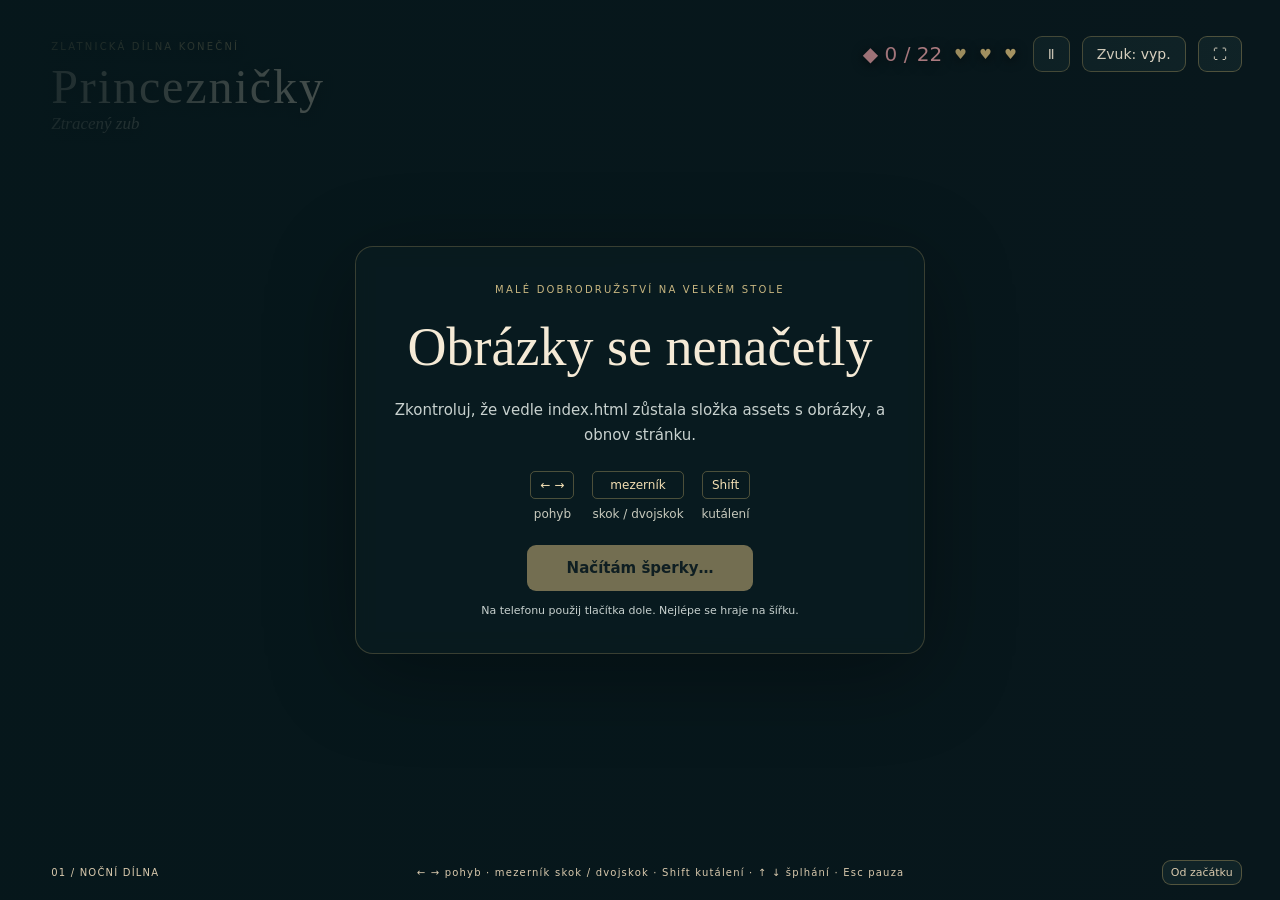
==== index.html @ 475fcdb9 "Add files via upload" ====
<!doctype html><html lang="cs"><head><meta charset="utf-8"><meta name="viewport" content="width=device-width,initial-scale=1,viewport-fit=cover"><title>Princezničky — Ztracený zub</title><meta name="description" content="Malé dobrodružství na zlatnickém stole. Skákej, kutálej se a najdi ztracený granátový zub."><link rel="stylesheet" href="style.css"></head><body><main id="game"><canvas id="canvas" tabindex="0" aria-label="Hra Princezničky. Pohyb šipkami, skok mezerníkem, kutálení Shiftem."></canvas><header><div><span class="eyebrow">ZLATNICKÁ DÍLNA KONEČNÍ</span><h1>Princezničky</h1><span class="sub">Ztracený zub</span></div><div class="right"><span id="score">◆ 0 / 22</span><span id="lives" aria-label="Životy">♥ ♥ ♥</span><button id="pause" title="Pauza (Escape)" aria-label="Pozastavit">Ⅱ</button><button id="sound" aria-label="Zapnout zvuk">Zvuk: vyp.</button><button id="full" aria-label="Celá obrazovka">⛶</button></div></header><div id="hint" role="status"></div><div id="overlay"><article><span class="eyebrow">MALÉ DOBRODRUŽSTVÍ NA VELKÉM STOLE</span><h2 id="heading">Kam se poděl<br><em>granátový zub?</em></h2><p id="intro">Prokutálej se po stole, propadni otvorem na podlahu a vyšplhej na poličky a najdi zlatý zub. Cestou sbírej bonusové granáty!</p><div class="keys"><span><kbd>← →</kbd> pohyb</span><span><kbd>mezerník</kbd> skok / dvojskok</span><span><kbd>Shift</kbd> kutálení</span></div><button class="primary" id="start" disabled>Načítám šperky…</button><p class="small">Na telefonu použij tlačítka dole. Nejlépe se hraje na šířku.</p></article></div><div id="touch"><div><button data-key="ArrowLeft" aria-label="Doleva">◀</button><button data-key="ArrowRight" aria-label="Doprava">▶</button></div><div><button data-key="ShiftLeft" aria-label="Kutálení">↻</button><button data-key="ArrowUp" aria-label="Šplhat nahoru">⇧</button><button data-key="Space" aria-label="Skok">⤴</button></div></div><footer><span id="chapter">01 / NOČNÍ DÍLNA</span><span id="footerHelp">← → pohyb · mezerník skok / dvojskok · Shift kutálení · ↑ ↓ šplhání · Esc pauza</span><button id="restart">Od začátku</button></footer></main><script src="game.js?v=1.6"></script></body></html>
---- style.css ----
*{box-sizing:border-box}html,body{margin:0;width:100%;height:100%;overflow:hidden;background:#08171c;color:#f5ead6;font-family:Georgia,serif}button{font:inherit;cursor:pointer;color:inherit;border:1px solid #d8b86c55;background:#13272bcc;border-radius:9px;padding:9px 14px;touch-action:none}button:hover{background:#355052}button:focus-visible{outline:2px solid #ffe3a1;outline-offset:3px}#game{position:relative;width:100%;height:100%;min-height:280px}canvas{display:block;width:100%;height:100%;outline:none}header{position:absolute;left:4%;right:3%;top:4%;display:flex;justify-content:space-between;align-items:flex-start;pointer-events:none;text-shadow:0 2px 12px #000}h1{font-weight:400;font-size:clamp(24px,4vw,48px);margin:5px 0 0;letter-spacing:.04em}.eyebrow{font:10px system-ui;letter-spacing:.22em;color:#c8b681}.sub{font-style:italic;color:#c9c4b3;font-size:17px}.right{display:flex;align-items:center;gap:12px;pointer-events:auto;font:14px system-ui}#score{color:#f3a5ab;font-size:20px}#lives{color:#d6b977;letter-spacing:4px}#overlay{position:absolute;inset:0;display:grid;place-items:center;background:linear-gradient(90deg,#06171bec,#06171b90,transparent);padding:20px}article{width:min(570px,100%);text-align:center;padding:32px 38px;background:#091c20c9;border:1px solid #c9ac6c40;border-radius:18px;box-shadow:0 20px 90px #0005;backdrop-filter:blur(8px)}h2{font-size:clamp(28px,4.7vw,54px);font-weight:400;line-height:1.12;margin:20px 0}h2 em{color:#ddbd75}p{line-height:1.6;color:#c8d1cf;font:15px/1.65 system-ui}.keys{display:flex;justify-content:center;gap:18px;margin:24px 0;font:12px system-ui;color:#c7c9bd}.keys span{display:grid;gap:8px}kbd{border:1px solid #bfa76c60;border-radius:5px;padding:6px 9px;color:#f3dfb4;font:12px system-ui}.primary{background:#dfc183;color:#182326;border:0;padding:14px 40px;font:600 15px system-ui}.primary:hover{background:#f6daa0}.primary:disabled{opacity:.5}.small{font-size:11px;margin-bottom:0}footer{position:absolute;bottom:15px;left:4%;right:3%;display:flex;justify-content:space-between;align-items:center;font:10px system-ui;letter-spacing:.12em;color:#d9c9ad;pointer-events:none}footer button{pointer-events:auto;padding:5px 8px;font:11px system-ui}#hint{position:absolute;top:25%;left:50%;transform:translateX(-50%);text-align:center;font:14px system-ui;background:#0a1c21c9;padding:10px 18px;border-radius:30px;pointer-events:none;transition:opacity .2s;max-width:85%;border:1px solid #dbc38b40}#hint:empty{opacity:0}#touch{position:absolute;bottom:48px;left:3%;right:3%;display:none;justify-content:space-between;pointer-events:none}#touch>div{display:flex;gap:12px}#touch button{width:58px;height:55px;font:26px system-ui;pointer-events:auto;user-select:none;-webkit-user-select:none;background:#0a242bbb}#touch button.active{background:#c8ad72;color:#12252a}@media(pointer:coarse){#touch{display:flex}#footerHelp{display:none}}@media(max-height:500px){header{top:12px}h1{font-size:25px}.eyebrow{font-size:8px}.sub{font-size:12px}article{padding:16px 25px}h2{font-size:30px;margin:10px 0}.keys{margin:12px 0}p{font-size:12px;margin:7px 0}.right{gap:6px}.right button{padding:6px 9px}#hint{top:22%;font-size:12px}}@media(max-width:600px){.right{flex-wrap:wrap;max-width:165px;justify-content:flex-end;gap:5px}.right button{font-size:10px;padding:6px}#score{font-size:16px}#lives{font-size:12px}header{left:5%}#hint{top:28%;font-size:12px;width:85%}article{padding:24px 18px}#footerHelp{display:none}}

body.end-screen #overlay{background:#000}body.end-screen header,body.end-screen footer,body.end-screen #touch,body.end-screen #hint{display:none}body.end-screen article{background:#000;border:0;box-shadow:none}body.end-screen article>.eyebrow,body.end-screen .keys,body.end-screen .small{display:none}@media(max-width:600px){#touch button{width:48px}#touch>div{gap:7px}}
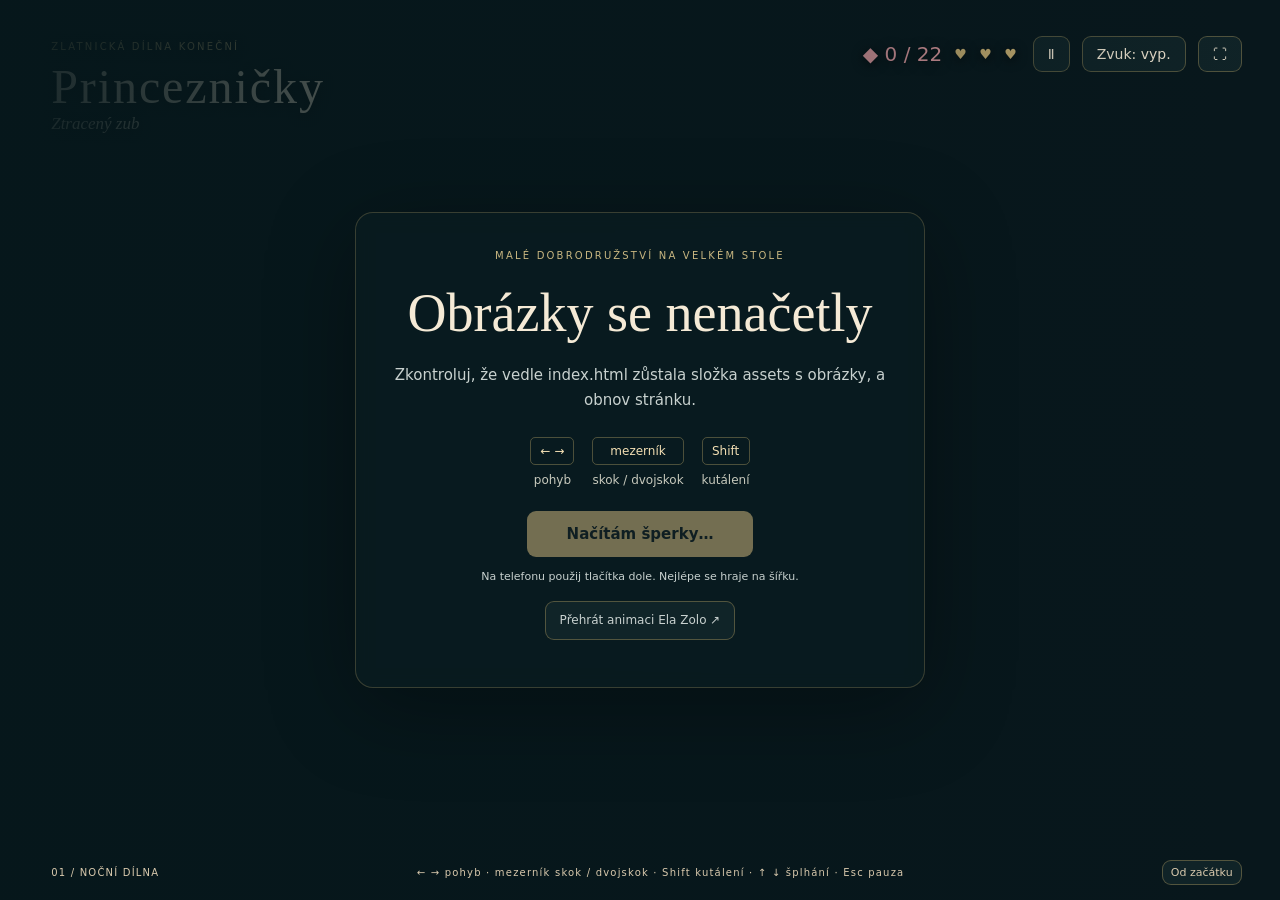
==== commit d2240b9d: "Add files via upload" ====
--- a/index.html
+++ b/index.html
@@ -1 +1 @@
-<!doctype html><html lang="cs"><head><meta charset="utf-8"><meta name="viewport" content="width=device-width,initial-scale=1,viewport-fit=cover"><title>Princezničky — Ztracený zub</title><meta name="description" content="Malé dobrodružství na zlatnickém stole. Skákej, kutálej se a najdi ztracený granátový zub."><link rel="stylesheet" href="style.css"></head><body><main id="game"><canvas id="canvas" tabindex="0" aria-label="Hra Princezničky. Pohyb šipkami, skok mezerníkem, kutálení Shiftem."></canvas><header><div><span class="eyebrow">ZLATNICKÁ DÍLNA KONEČNÍ</span><h1>Princezničky</h1><span class="sub">Ztracený zub</span></div><div class="right"><span id="score">◆ 0 / 22</span><span id="lives" aria-label="Životy">♥ ♥ ♥</span><button id="pause" title="Pauza (Escape)" aria-label="Pozastavit">Ⅱ</button><button id="sound" aria-label="Zapnout zvuk">Zvuk: vyp.</button><button id="full" aria-label="Celá obrazovka">⛶</button></div></header><div id="hint" role="status"></div><div id="overlay"><article><span class="eyebrow">MALÉ DOBRODRUŽSTVÍ NA VELKÉM STOLE</span><h2 id="heading">Kam se poděl<br><em>granátový zub?</em></h2><p id="intro">Prokutálej se po stole, propadni otvorem na podlahu a vyšplhej na poličky a najdi zlatý zub. Cestou sbírej bonusové granáty!</p><div class="keys"><span><kbd>← →</kbd> pohyb</span><span><kbd>mezerník</kbd> skok / dvojskok</span><span><kbd>Shift</kbd> kutálení</span></div><button class="primary" id="start" disabled>Načítám šperky…</button><p class="small">Na telefonu použij tlačítka dole. Nejlépe se hraje na šířku.</p></article></div><div id="touch"><div><button data-key="ArrowLeft" aria-label="Doleva">◀</button><button data-key="ArrowRight" aria-label="Doprava">▶</button></div><div><button data-key="ShiftLeft" aria-label="Kutálení">↻</button><button data-key="ArrowUp" aria-label="Šplhat nahoru">⇧</button><button data-key="Space" aria-label="Skok">⤴</button></div></div><footer><span id="chapter">01 / NOČNÍ DÍLNA</span><span id="footerHelp">← → pohyb · mezerník skok / dvojskok · Shift kutálení · ↑ ↓ šplhání · Esc pauza</span><button id="restart">Od začátku</button></footer></main><script src="game.js?v=1.6"></script></body></html>
+<!doctype html><html lang="cs"><head><meta charset="utf-8"><meta name="viewport" content="width=device-width,initial-scale=1,viewport-fit=cover"><title>Princezničky — Ztracený zub</title><meta name="description" content="Malé dobrodružství na zlatnickém stole. Skákej, kutálej se a najdi ztracený granátový zub."><link rel="stylesheet" href="style.css?v=1.9"></head><body><main id="game"><canvas id="canvas" tabindex="0" aria-label="Hra Princezničky. Pohyb šipkami, skok mezerníkem, kutálení Shiftem."></canvas><header><div><span class="eyebrow">ZLATNICKÁ DÍLNA KONEČNÍ</span><h1>Princezničky</h1><span class="sub">Ztracený zub</span></div><div class="right"><span id="score">◆ 0 / 22</span><span id="lives" aria-label="Životy">♥ ♥ ♥</span><button id="pause" title="Pauza (Escape)" aria-label="Pozastavit">Ⅱ</button><button id="sound" aria-label="Zapnout zvuk">Zvuk: vyp.</button><button id="full" aria-label="Celá obrazovka">⛶</button></div></header><div id="hint" role="status"></div><div id="overlay"><article><span class="eyebrow">MALÉ DOBRODRUŽSTVÍ NA VELKÉM STOLE</span><h2 id="heading">Kam se poděl<br><em>granátový zub?</em></h2><p id="intro">Prokutálej se po stole, propadni otvorem na podlahu a vyšplhej na poličky a najdi zlatý zub. Cestou sbírej bonusové granáty!</p><div class="keys"><span><kbd>← →</kbd> pohyb</span><span><kbd>mezerník</kbd> skok / dvojskok</span><span><kbd>Shift</kbd> kutálení</span></div><button class="primary" id="start" disabled>Načítám šperky…</button><p class="small">Na telefonu použij tlačítka dole. Nejlépe se hraje na šířku.</p><p><button id="filmOpen" type="button">Přehrát animaci Ela Zolo ↗</button></p></article></div><div id="touch"><div><button data-key="ArrowLeft" aria-label="Doleva">◀</button><button data-key="ArrowRight" aria-label="Doprava">▶</button></div><div><button data-key="ShiftLeft" aria-label="Kutálení">↻</button><button data-key="ArrowUp" aria-label="Šplhat nahoru">⇧</button><button data-key="Space" aria-label="Skok">⤴</button></div></div><footer><span id="chapter">01 / NOČNÍ DÍLNA</span><span id="footerHelp">← → pohyb · mezerník skok / dvojskok · Shift kutálení · ↑ ↓ šplhání · Esc pauza</span><button id="restart">Od začátku</button></footer></main><script src="game.js?v=1.9"></script><dialog id="filmDialog" aria-label="Animace Ela Zolo"><button id="filmClose" type="button" autofocus>Zavřít ×</button><video id="elaFilm" controls playsinline preload="none" src="assets/ela-zolo-film.mp4"></video><p>Ela Zolo · autorská animace</p></dialog><script src="film.js?v=1.9"></script></body></html>
--- a/style.css
+++ b/style.css
@@ -1,3 +1,7 @@
 *{box-sizing:border-box}html,body{margin:0;width:100%;height:100%;overflow:hidden;background:#08171c;color:#f5ead6;font-family:Georgia,serif}button{font:inherit;cursor:pointer;color:inherit;border:1px solid #d8b86c55;background:#13272bcc;border-radius:9px;padding:9px 14px;touch-action:none}button:hover{background:#355052}button:focus-visible{outline:2px solid #ffe3a1;outline-offset:3px}#game{position:relative;width:100%;height:100%;min-height:280px}canvas{display:block;width:100%;height:100%;outline:none}header{position:absolute;left:4%;right:3%;top:4%;display:flex;justify-content:space-between;align-items:flex-start;pointer-events:none;text-shadow:0 2px 12px #000}h1{font-weight:400;font-size:clamp(24px,4vw,48px);margin:5px 0 0;letter-spacing:.04em}.eyebrow{font:10px system-ui;letter-spacing:.22em;color:#c8b681}.sub{font-style:italic;color:#c9c4b3;font-size:17px}.right{display:flex;align-items:center;gap:12px;pointer-events:auto;font:14px system-ui}#score{color:#f3a5ab;font-size:20px}#lives{color:#d6b977;letter-spacing:4px}#overlay{position:absolute;inset:0;display:grid;place-items:center;background:linear-gradient(90deg,#06171bec,#06171b90,transparent);padding:20px}article{width:min(570px,100%);text-align:center;padding:32px 38px;background:#091c20c9;border:1px solid #c9ac6c40;border-radius:18px;box-shadow:0 20px 90px #0005;backdrop-filter:blur(8px)}h2{font-size:clamp(28px,4.7vw,54px);font-weight:400;line-height:1.12;margin:20px 0}h2 em{color:#ddbd75}p{line-height:1.6;color:#c8d1cf;font:15px/1.65 system-ui}.keys{display:flex;justify-content:center;gap:18px;margin:24px 0;font:12px system-ui;color:#c7c9bd}.keys span{display:grid;gap:8px}kbd{border:1px solid #bfa76c60;border-radius:5px;padding:6px 9px;color:#f3dfb4;font:12px system-ui}.primary{background:#dfc183;color:#182326;border:0;padding:14px 40px;font:600 15px system-ui}.primary:hover{background:#f6daa0}.primary:disabled{opacity:.5}.small{font-size:11px;margin-bottom:0}footer{position:absolute;bottom:15px;left:4%;right:3%;display:flex;justify-content:space-between;align-items:center;font:10px system-ui;letter-spacing:.12em;color:#d9c9ad;pointer-events:none}footer button{pointer-events:auto;padding:5px 8px;font:11px system-ui}#hint{position:absolute;top:25%;left:50%;transform:translateX(-50%);text-align:center;font:14px system-ui;background:#0a1c21c9;padding:10px 18px;border-radius:30px;pointer-events:none;transition:opacity .2s;max-width:85%;border:1px solid #dbc38b40}#hint:empty{opacity:0}#touch{position:absolute;bottom:48px;left:3%;right:3%;display:none;justify-content:space-between;pointer-events:none}#touch>div{display:flex;gap:12px}#touch button{width:58px;height:55px;font:26px system-ui;pointer-events:auto;user-select:none;-webkit-user-select:none;background:#0a242bbb}#touch button.active{background:#c8ad72;color:#12252a}@media(pointer:coarse){#touch{display:flex}#footerHelp{display:none}}@media(max-height:500px){header{top:12px}h1{font-size:25px}.eyebrow{font-size:8px}.sub{font-size:12px}article{padding:16px 25px}h2{font-size:30px;margin:10px 0}.keys{margin:12px 0}p{font-size:12px;margin:7px 0}.right{gap:6px}.right button{padding:6px 9px}#hint{top:22%;font-size:12px}}@media(max-width:600px){.right{flex-wrap:wrap;max-width:165px;justify-content:flex-end;gap:5px}.right button{font-size:10px;padding:6px}#score{font-size:16px}#lives{font-size:12px}header{left:5%}#hint{top:28%;font-size:12px;width:85%}article{padding:24px 18px}#footerHelp{display:none}}
 
 body.end-screen #overlay{background:#000}body.end-screen header,body.end-screen footer,body.end-screen #touch,body.end-screen #hint{display:none}body.end-screen article{background:#000;border:0;box-shadow:none}body.end-screen article>.eyebrow,body.end-screen .keys,body.end-screen .small{display:none}@media(max-width:600px){#touch button{width:48px}#touch>div{gap:7px}}
+
+body.finale header,body.finale #touch,body.finale #hint{display:none}
+
+#filmDialog{width:min(900px,95vw);max-height:94dvh;padding:14px;background:#091317;color:#e8d5ad;border:1px solid #ad8e50;border-radius:12px}#filmDialog::backdrop{background:#000d}#filmDialog video{display:block;width:100%;max-height:70dvh;background:#000;margin-top:12px}#filmDialog p{text-align:center;margin:8px}#filmClose{display:block;margin-left:auto}#filmOpen{font-size:12px}body.end-screen #filmOpen{display:none}
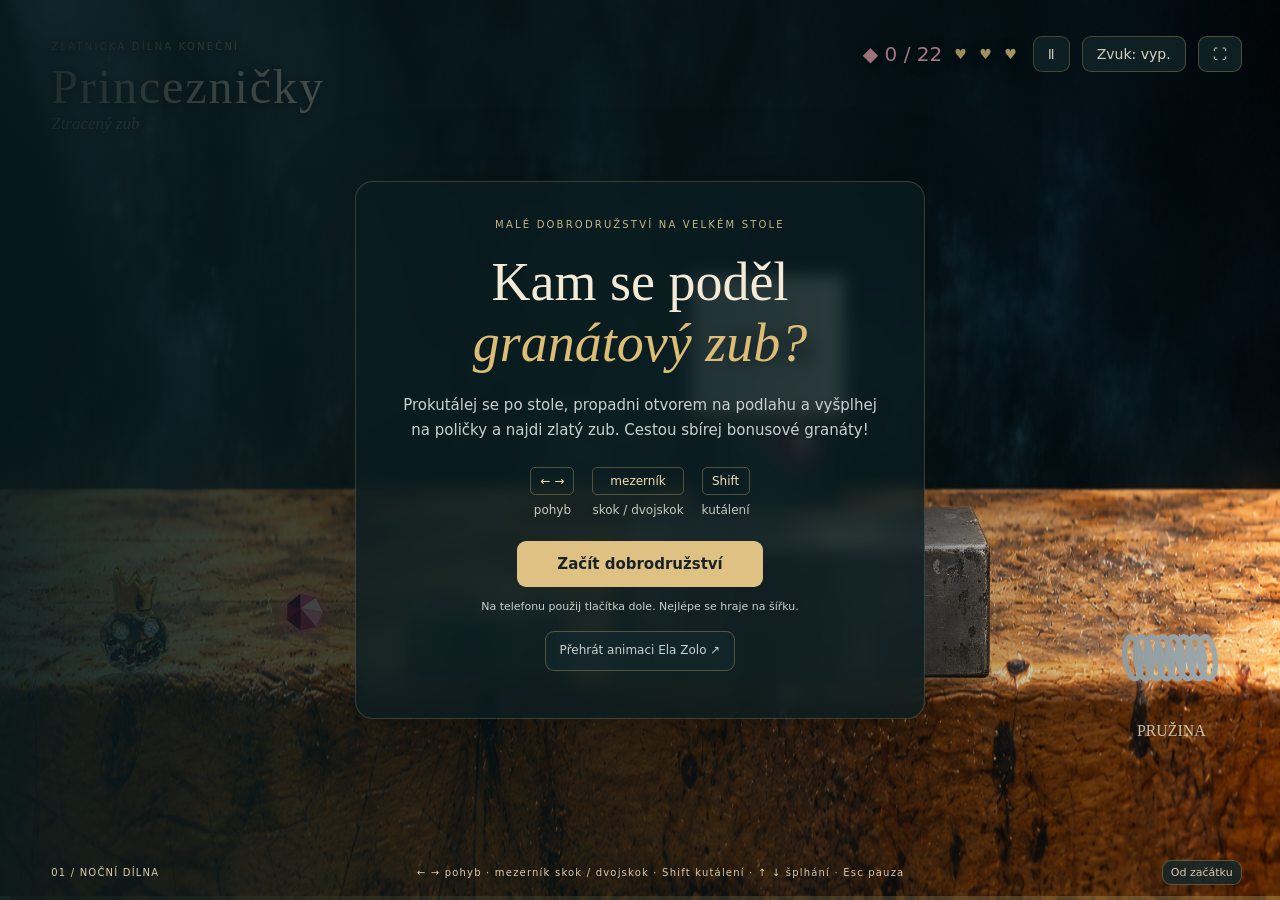
==== commit 34b5089c: "Add files via upload" ====
--- a/index.html
+++ b/index.html
@@ -1 +1 @@
-<!doctype html><html lang="cs"><head><meta charset="utf-8"><meta name="viewport" content="width=device-width,initial-scale=1,viewport-fit=cover"><title>Princezničky — Ztracený zub</title><meta name="description" content="Malé dobrodružství na zlatnickém stole. Skákej, kutálej se a najdi ztracený granátový zub."><link rel="stylesheet" href="style.css?v=1.9"></head><body><main id="game"><canvas id="canvas" tabindex="0" aria-label="Hra Princezničky. Pohyb šipkami, skok mezerníkem, kutálení Shiftem."></canvas><header><div><span class="eyebrow">ZLATNICKÁ DÍLNA KONEČNÍ</span><h1>Princezničky</h1><span class="sub">Ztracený zub</span></div><div class="right"><span id="score">◆ 0 / 22</span><span id="lives" aria-label="Životy">♥ ♥ ♥</span><button id="pause" title="Pauza (Escape)" aria-label="Pozastavit">Ⅱ</button><button id="sound" aria-label="Zapnout zvuk">Zvuk: vyp.</button><button id="full" aria-label="Celá obrazovka">⛶</button></div></header><div id="hint" role="status"></div><div id="overlay"><article><span class="eyebrow">MALÉ DOBRODRUŽSTVÍ NA VELKÉM STOLE</span><h2 id="heading">Kam se poděl<br><em>granátový zub?</em></h2><p id="intro">Prokutálej se po stole, propadni otvorem na podlahu a vyšplhej na poličky a najdi zlatý zub. Cestou sbírej bonusové granáty!</p><div class="keys"><span><kbd>← →</kbd> pohyb</span><span><kbd>mezerník</kbd> skok / dvojskok</span><span><kbd>Shift</kbd> kutálení</span></div><button class="primary" id="start" disabled>Načítám šperky…</button><p class="small">Na telefonu použij tlačítka dole. Nejlépe se hraje na šířku.</p><p><button id="filmOpen" type="button">Přehrát animaci Ela Zolo ↗</button></p></article></div><div id="touch"><div><button data-key="ArrowLeft" aria-label="Doleva">◀</button><button data-key="ArrowRight" aria-label="Doprava">▶</button></div><div><button data-key="ShiftLeft" aria-label="Kutálení">↻</button><button data-key="ArrowUp" aria-label="Šplhat nahoru">⇧</button><button data-key="Space" aria-label="Skok">⤴</button></div></div><footer><span id="chapter">01 / NOČNÍ DÍLNA</span><span id="footerHelp">← → pohyb · mezerník skok / dvojskok · Shift kutálení · ↑ ↓ šplhání · Esc pauza</span><button id="restart">Od začátku</button></footer></main><script src="game.js?v=1.9"></script><dialog id="filmDialog" aria-label="Animace Ela Zolo"><button id="filmClose" type="button" autofocus>Zavřít ×</button><video id="elaFilm" controls playsinline preload="none" src="assets/ela-zolo-film.mp4"></video><p>Ela Zolo · autorská animace</p></dialog><script src="film.js?v=1.9"></script></body></html>
+<!doctype html><html lang="cs"><head><meta charset="utf-8"><meta name="viewport" content="width=device-width,initial-scale=1,viewport-fit=cover"><title>Princezničky — Ztracený zub</title><meta name="description" content="Malé dobrodružství na zlatnickém stole. Skákej, kutálej se a najdi ztracený granátový zub."><link rel="stylesheet" href="style.css?v=1.9"></head><body><main id="game"><canvas id="canvas" tabindex="0" aria-label="Hra Princezničky. Pohyb šipkami, skok mezerníkem, kutálení Shiftem."></canvas><header><div><span class="eyebrow">ZLATNICKÁ DÍLNA KONEČNÍ</span><h1>Princezničky</h1><span class="sub">Ztracený zub</span></div><div class="right"><span id="score">◆ 0 / 22</span><span id="lives" aria-label="Životy">♥ ♥ ♥</span><button id="pause" title="Pauza (Escape)" aria-label="Pozastavit">Ⅱ</button><button id="sound" aria-label="Zapnout zvuk">Zvuk: vyp.</button><button id="full" aria-label="Celá obrazovka">⛶</button></div></header><div id="hint" role="status"></div><div id="overlay"><article><span class="eyebrow">MALÉ DOBRODRUŽSTVÍ NA VELKÉM STOLE</span><h2 id="heading">Kam se poděl<br><em>granátový zub?</em></h2><p id="intro">Prokutálej se po stole, propadni otvorem na podlahu a vyšplhej na poličky a najdi zlatý zub. Cestou sbírej bonusové granáty!</p><div class="keys"><span><kbd>← →</kbd> pohyb</span><span><kbd>mezerník</kbd> skok / dvojskok</span><span><kbd>Shift</kbd> kutálení</span></div><button class="primary" id="start" disabled>Načítám šperky…</button><p class="small">Na telefonu použij tlačítka dole. Nejlépe se hraje na šířku.</p><p><button id="filmOpen" type="button">Přehrát animaci Ela Zolo ↗</button></p></article></div><div id="touch"><div><button data-key="ArrowLeft" aria-label="Doleva">◀</button><button data-key="ArrowRight" aria-label="Doprava">▶</button></div><div><button data-key="ShiftLeft" aria-label="Kutálení">↻</button><button data-key="ArrowUp" aria-label="Šplhat nahoru">⇧</button><button data-key="Space" aria-label="Skok">⤴</button></div></div><footer><span id="chapter">01 / NOČNÍ DÍLNA</span><span id="footerHelp">← → pohyb · mezerník skok / dvojskok · Shift kutálení · ↑ ↓ šplhání · Esc pauza</span><button id="restart">Od začátku</button></footer></main><script src="game.js?v=1.9.1"></script><dialog id="filmDialog" aria-label="Animace Ela Zolo"><button id="filmClose" type="button" autofocus>Zavřít ×</button><video id="elaFilm" controls playsinline preload="none" src="ela-zolo-film.mp4"></video><p>Ela Zolo · autorská animace</p></dialog><script src="film.js?v=1.9"></script></body></html>
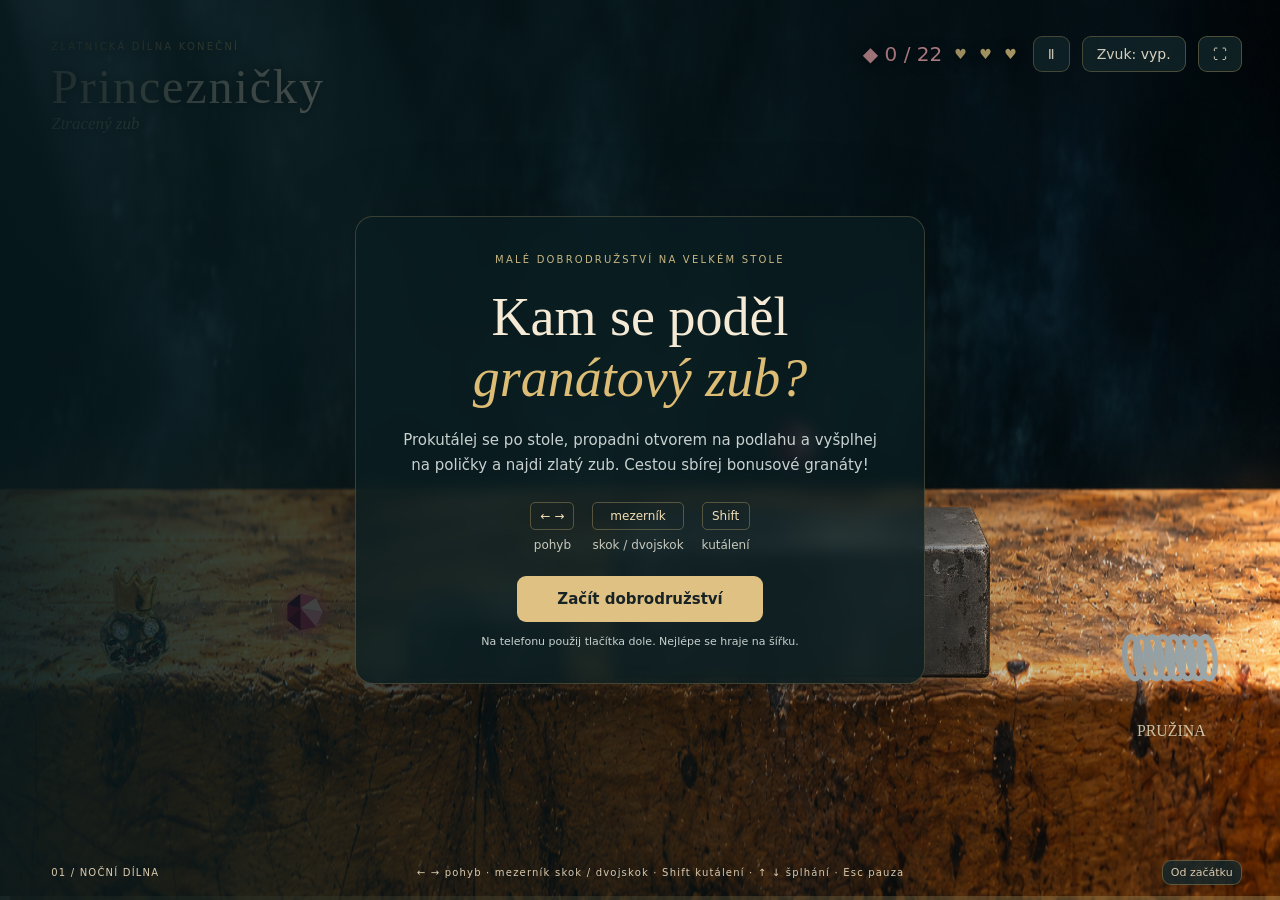
==== commit a15d8e3e: "Add files via upload" ====
--- a/index.html
+++ b/index.html
@@ -1 +1 @@
-<!doctype html><html lang="cs"><head><meta charset="utf-8"><meta name="viewport" content="width=device-width,initial-scale=1,viewport-fit=cover"><title>Princezničky — Ztracený zub</title><meta name="description" content="Malé dobrodružství na zlatnickém stole. Skákej, kutálej se a najdi ztracený granátový zub."><link rel="stylesheet" href="style.css?v=1.9"></head><body><main id="game"><canvas id="canvas" tabindex="0" aria-label="Hra Princezničky. Pohyb šipkami, skok mezerníkem, kutálení Shiftem."></canvas><header><div><span class="eyebrow">ZLATNICKÁ DÍLNA KONEČNÍ</span><h1>Princezničky</h1><span class="sub">Ztracený zub</span></div><div class="right"><span id="score">◆ 0 / 22</span><span id="lives" aria-label="Životy">♥ ♥ ♥</span><button id="pause" title="Pauza (Escape)" aria-label="Pozastavit">Ⅱ</button><button id="sound" aria-label="Zapnout zvuk">Zvuk: vyp.</button><button id="full" aria-label="Celá obrazovka">⛶</button></div></header><div id="hint" role="status"></div><div id="overlay"><article><span class="eyebrow">MALÉ DOBRODRUŽSTVÍ NA VELKÉM STOLE</span><h2 id="heading">Kam se poděl<br><em>granátový zub?</em></h2><p id="intro">Prokutálej se po stole, propadni otvorem na podlahu a vyšplhej na poličky a najdi zlatý zub. Cestou sbírej bonusové granáty!</p><div class="keys"><span><kbd>← →</kbd> pohyb</span><span><kbd>mezerník</kbd> skok / dvojskok</span><span><kbd>Shift</kbd> kutálení</span></div><button class="primary" id="start" disabled>Načítám šperky…</button><p class="small">Na telefonu použij tlačítka dole. Nejlépe se hraje na šířku.</p><p><button id="filmOpen" type="button">Přehrát animaci Ela Zolo ↗</button></p></article></div><div id="touch"><div><button data-key="ArrowLeft" aria-label="Doleva">◀</button><button data-key="ArrowRight" aria-label="Doprava">▶</button></div><div><button data-key="ShiftLeft" aria-label="Kutálení">↻</button><button data-key="ArrowUp" aria-label="Šplhat nahoru">⇧</button><button data-key="Space" aria-label="Skok">⤴</button></div></div><footer><span id="chapter">01 / NOČNÍ DÍLNA</span><span id="footerHelp">← → pohyb · mezerník skok / dvojskok · Shift kutálení · ↑ ↓ šplhání · Esc pauza</span><button id="restart">Od začátku</button></footer></main><script src="game.js?v=1.9.1"></script><dialog id="filmDialog" aria-label="Animace Ela Zolo"><button id="filmClose" type="button" autofocus>Zavřít ×</button><video id="elaFilm" controls playsinline preload="none" src="ela-zolo-film.mp4"></video><p>Ela Zolo · autorská animace</p></dialog><script src="film.js?v=1.9"></script></body></html>
+<!doctype html><html lang="cs"><head><meta charset="utf-8"><meta name="viewport" content="width=device-width,initial-scale=1,viewport-fit=cover"><title>Princezničky — Ztracený zub</title><meta name="description" content="Malé dobrodružství na zlatnickém stole. Skákej, kutálej se a najdi ztracený granátový zub."><link rel="stylesheet" href="style.css?v=1.9"></head><body><main id="game"><canvas id="canvas" tabindex="0" aria-label="Hra Princezničky. Pohyb šipkami, skok mezerníkem, kutálení Shiftem."></canvas><header><div><span class="eyebrow">ZLATNICKÁ DÍLNA KONEČNÍ</span><h1>Princezničky</h1><span class="sub">Ztracený zub</span></div><div class="right"><span id="score">◆ 0 / 22</span><span id="lives" aria-label="Životy">♥ ♥ ♥</span><button id="pause" title="Pauza (Escape)" aria-label="Pozastavit">Ⅱ</button><button id="sound" aria-label="Zapnout zvuk">Zvuk: vyp.</button><button id="full" aria-label="Celá obrazovka">⛶</button></div></header><div id="hint" role="status"></div><div id="overlay"><article><span class="eyebrow">MALÉ DOBRODRUŽSTVÍ NA VELKÉM STOLE</span><h2 id="heading">Kam se poděl<br><em>granátový zub?</em></h2><p id="intro">Prokutálej se po stole, propadni otvorem na podlahu a vyšplhej na poličky a najdi zlatý zub. Cestou sbírej bonusové granáty!</p><div class="keys"><span><kbd>← →</kbd> pohyb</span><span><kbd>mezerník</kbd> skok / dvojskok</span><span><kbd>Shift</kbd> kutálení</span></div><button class="primary" id="start" disabled>Načítám šperky…</button><p class="small">Na telefonu použij tlačítka dole. Nejlépe se hraje na šířku.</p></article></div><div id="touch"><div><button data-key="ArrowLeft" aria-label="Doleva">◀</button><button data-key="ArrowRight" aria-label="Doprava">▶</button></div><div><button data-key="ShiftLeft" aria-label="Kutálení">↻</button><button data-key="ArrowUp" aria-label="Šplhat nahoru">⇧</button><button data-key="Space" aria-label="Skok">⤴</button></div></div><footer><span id="chapter">01 / NOČNÍ DÍLNA</span><span id="footerHelp">← → pohyb · mezerník skok / dvojskok · Shift kutálení · ↑ ↓ šplhání · Esc pauza</span><button id="restart">Od začátku</button></footer></main><script src="game.js?v=1.10"></script></body></html>
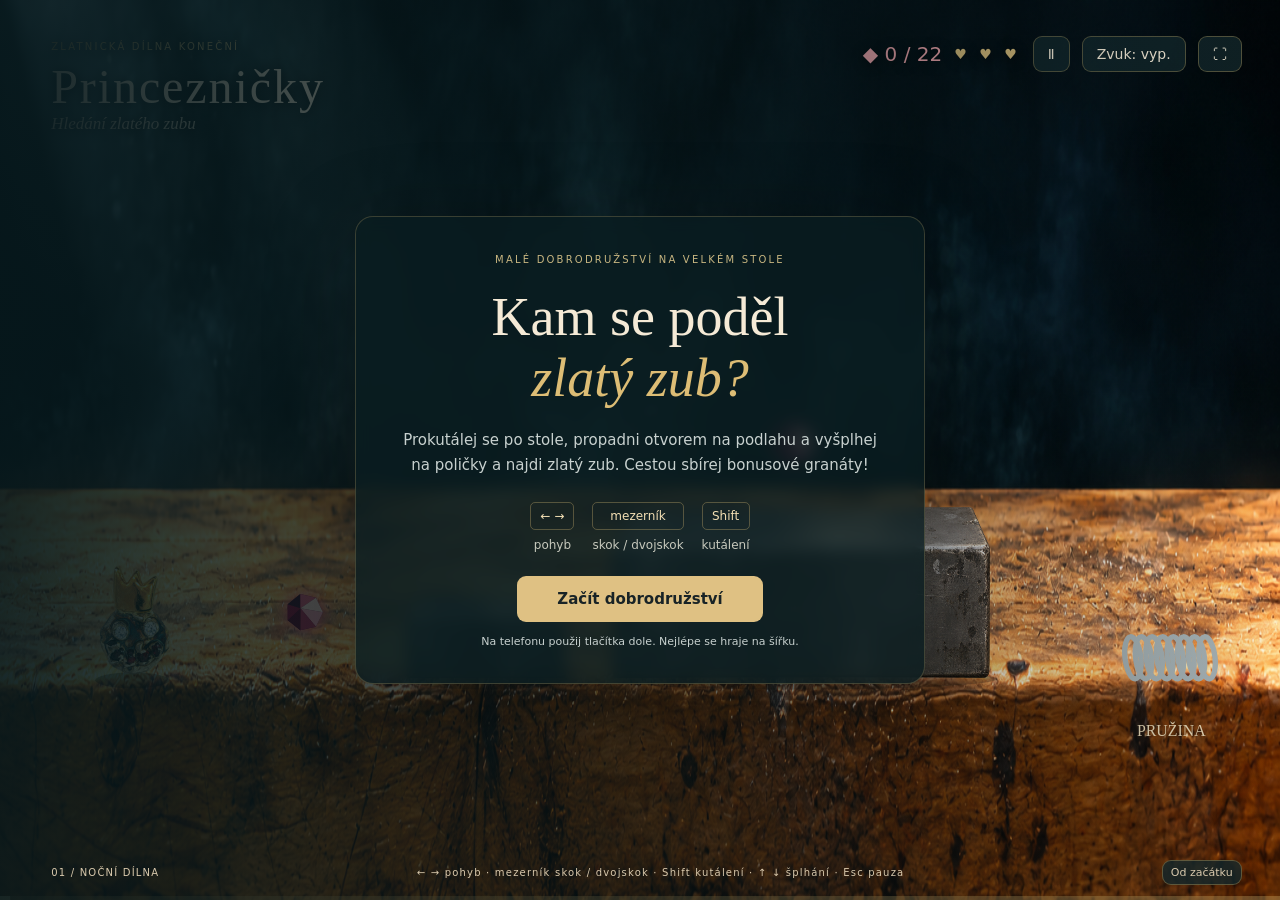
==== commit d75ec038: "Update index.html" ====
--- a/index.html
+++ b/index.html
@@ -1 +1 @@
-<!doctype html><html lang="cs"><head><meta charset="utf-8"><meta name="viewport" content="width=device-width,initial-scale=1,viewport-fit=cover"><title>Princezničky — Ztracený zub</title><meta name="description" content="Malé dobrodružství na zlatnickém stole. Skákej, kutálej se a najdi ztracený granátový zub."><link rel="stylesheet" href="style.css?v=1.9"></head><body><main id="game"><canvas id="canvas" tabindex="0" aria-label="Hra Princezničky. Pohyb šipkami, skok mezerníkem, kutálení Shiftem."></canvas><header><div><span class="eyebrow">ZLATNICKÁ DÍLNA KONEČNÍ</span><h1>Princezničky</h1><span class="sub">Ztracený zub</span></div><div class="right"><span id="score">◆ 0 / 22</span><span id="lives" aria-label="Životy">♥ ♥ ♥</span><button id="pause" title="Pauza (Escape)" aria-label="Pozastavit">Ⅱ</button><button id="sound" aria-label="Zapnout zvuk">Zvuk: vyp.</button><button id="full" aria-label="Celá obrazovka">⛶</button></div></header><div id="hint" role="status"></div><div id="overlay"><article><span class="eyebrow">MALÉ DOBRODRUŽSTVÍ NA VELKÉM STOLE</span><h2 id="heading">Kam se poděl<br><em>granátový zub?</em></h2><p id="intro">Prokutálej se po stole, propadni otvorem na podlahu a vyšplhej na poličky a najdi zlatý zub. Cestou sbírej bonusové granáty!</p><div class="keys"><span><kbd>← →</kbd> pohyb</span><span><kbd>mezerník</kbd> skok / dvojskok</span><span><kbd>Shift</kbd> kutálení</span></div><button class="primary" id="start" disabled>Načítám šperky…</button><p class="small">Na telefonu použij tlačítka dole. Nejlépe se hraje na šířku.</p></article></div><div id="touch"><div><button data-key="ArrowLeft" aria-label="Doleva">◀</button><button data-key="ArrowRight" aria-label="Doprava">▶</button></div><div><button data-key="ShiftLeft" aria-label="Kutálení">↻</button><button data-key="ArrowUp" aria-label="Šplhat nahoru">⇧</button><button data-key="Space" aria-label="Skok">⤴</button></div></div><footer><span id="chapter">01 / NOČNÍ DÍLNA</span><span id="footerHelp">← → pohyb · mezerník skok / dvojskok · Shift kutálení · ↑ ↓ šplhání · Esc pauza</span><button id="restart">Od začátku</button></footer></main><script src="game.js?v=1.10"></script></body></html>
+<!doctype html><html lang="cs"><head><meta charset="utf-8"><meta name="viewport" content="width=device-width,initial-scale=1,viewport-fit=cover"><title>Princezničky — Hledání zlatého zubu</title><meta name="description" content="Malé dobrodružství na zlatnickém stole. Skákej, kutálej se a najdi ztracený zlatý zub."><link rel="stylesheet" href="style.css?v=1.9"></head><body><main id="game"><canvas id="canvas" tabindex="0" aria-label="Hra Princezničky. Pohyb šipkami, skok mezerníkem, kutálení Shiftem."></canvas><header><div><span class="eyebrow">ZLATNICKÁ DÍLNA KONEČNÍ</span><h1>Princezničky</h1><span class="sub">Hledání zlatého zubu</span></div><div class="right"><span id="score">◆ 0 / 22</span><span id="lives" aria-label="Životy">♥ ♥ ♥</span><button id="pause" title="Pauza (Escape)" aria-label="Pozastavit">Ⅱ</button><button id="sound" aria-label="Zapnout zvuk">Zvuk: vyp.</button><button id="full" aria-label="Celá obrazovka">⛶</button></div></header><div id="hint" role="status"></div><div id="overlay"><article><span class="eyebrow">MALÉ DOBRODRUŽSTVÍ NA VELKÉM STOLE</span><h2 id="heading">Kam se poděl<br><em>zlatý zub?</em></h2><p id="intro">Prokutálej se po stole, propadni otvorem na podlahu a vyšplhej na poličky a najdi zlatý zub. Cestou sbírej bonusové granáty!</p><div class="keys"><span><kbd>← →</kbd> pohyb</span><span><kbd>mezerník</kbd> skok / dvojskok</span><span><kbd>Shift</kbd> kutálení</span></div><button class="primary" id="start" disabled>Načítám šperky…</button><p class="small">Na telefonu použij tlačítka dole. Nejlépe se hraje na šířku.</p></article></div><div id="touch"><div><button data-key="ArrowLeft" aria-label="Doleva">◀</button><button data-key="ArrowRight" aria-label="Doprava">▶</button></div><div><button data-key="ShiftLeft" aria-label="Kutálení">↻</button><button data-key="ArrowUp" aria-label="Šplhat nahoru">⇧</button><button data-key="Space" aria-label="Skok">⤴</button></div></div><footer><span id="chapter">01 / NOČNÍ DÍLNA</span><span id="footerHelp">← → pohyb · mezerník skok / dvojskok · Shift kutálení · ↑ ↓ šplhání · Esc pauza</span><button id="restart">Od začátku</button></footer></main><script src="game.js?v=1.11"></script></body></html>
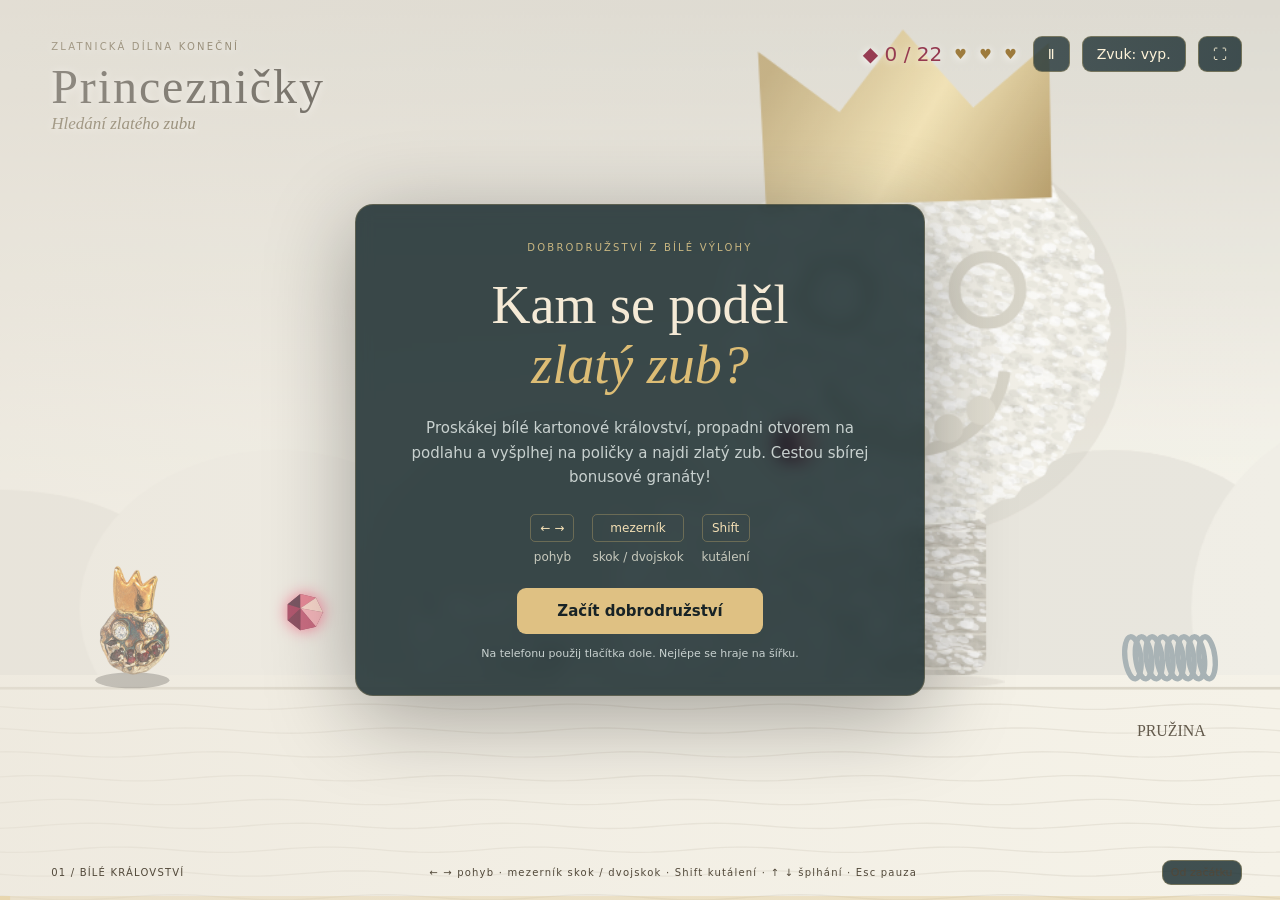
==== commit 9f76958e: "Update index.html" ====
--- a/index.html
+++ b/index.html
@@ -1 +1 @@
-<!doctype html><html lang="cs"><head><meta charset="utf-8"><meta name="viewport" content="width=device-width,initial-scale=1,viewport-fit=cover"><title>Princezničky — Hledání zlatého zubu</title><meta name="description" content="Malé dobrodružství na zlatnickém stole. Skákej, kutálej se a najdi ztracený zlatý zub."><link rel="stylesheet" href="style.css?v=1.9"></head><body><main id="game"><canvas id="canvas" tabindex="0" aria-label="Hra Princezničky. Pohyb šipkami, skok mezerníkem, kutálení Shiftem."></canvas><header><div><span class="eyebrow">ZLATNICKÁ DÍLNA KONEČNÍ</span><h1>Princezničky</h1><span class="sub">Hledání zlatého zubu</span></div><div class="right"><span id="score">◆ 0 / 22</span><span id="lives" aria-label="Životy">♥ ♥ ♥</span><button id="pause" title="Pauza (Escape)" aria-label="Pozastavit">Ⅱ</button><button id="sound" aria-label="Zapnout zvuk">Zvuk: vyp.</button><button id="full" aria-label="Celá obrazovka">⛶</button></div></header><div id="hint" role="status"></div><div id="overlay"><article><span class="eyebrow">MALÉ DOBRODRUŽSTVÍ NA VELKÉM STOLE</span><h2 id="heading">Kam se poděl<br><em>zlatý zub?</em></h2><p id="intro">Prokutálej se po stole, propadni otvorem na podlahu a vyšplhej na poličky a najdi zlatý zub. Cestou sbírej bonusové granáty!</p><div class="keys"><span><kbd>← →</kbd> pohyb</span><span><kbd>mezerník</kbd> skok / dvojskok</span><span><kbd>Shift</kbd> kutálení</span></div><button class="primary" id="start" disabled>Načítám šperky…</button><p class="small">Na telefonu použij tlačítka dole. Nejlépe se hraje na šířku.</p></article></div><div id="touch"><div><button data-key="ArrowLeft" aria-label="Doleva">◀</button><button data-key="ArrowRight" aria-label="Doprava">▶</button></div><div><button data-key="ShiftLeft" aria-label="Kutálení">↻</button><button data-key="ArrowUp" aria-label="Šplhat nahoru">⇧</button><button data-key="Space" aria-label="Skok">⤴</button></div></div><footer><span id="chapter">01 / NOČNÍ DÍLNA</span><span id="footerHelp">← → pohyb · mezerník skok / dvojskok · Shift kutálení · ↑ ↓ šplhání · Esc pauza</span><button id="restart">Od začátku</button></footer></main><script src="game.js?v=1.11"></script></body></html>
+<!doctype html><html lang="cs"><head><meta charset="utf-8"><meta name="viewport" content="width=device-width,initial-scale=1,viewport-fit=cover"><title>Princezničky — Hledání zlatého zubu</title><meta name="description" content="Malé dobrodružství na zlatnickém stole. Skákej, kutálej se a najdi ztracený zlatý zub."><link rel="stylesheet" href="style.css?v=1.9"><style>body.snow header{color:#3d3932;text-shadow:0 1px 9px #fff}body.snow header .eyebrow,body.snow header .sub{color:#65593e}body.snow #score{color:#8b2540}body.snow #lives{color:#96712e}body.snow footer{color:#514839}body.snow .right button{color:#fff4d9}body.snow #overlay{background:linear-gradient(90deg,#e8e2d780,#e8e2d730,transparent)}</style></head><body><main id="game"><canvas id="canvas" tabindex="0" aria-label="Hra Princezničky. Pohyb šipkami, skok mezerníkem, kutálení Shiftem."></canvas><header><div><span class="eyebrow">ZLATNICKÁ DÍLNA KONEČNÍ</span><h1>Princezničky</h1><span class="sub">Hledání zlatého zubu</span></div><div class="right"><span id="score">◆ 0 / 22</span><span id="lives" aria-label="Životy">♥ ♥ ♥</span><button id="pause" title="Pauza (Escape)" aria-label="Pozastavit">Ⅱ</button><button id="sound" aria-label="Zapnout zvuk">Zvuk: vyp.</button><button id="full" aria-label="Celá obrazovka">⛶</button></div></header><div id="hint" role="status"></div><div id="overlay"><article><span class="eyebrow">DOBRODRUŽSTVÍ Z BÍLÉ VÝLOHY</span><h2 id="heading">Kam se poděl<br><em>zlatý zub?</em></h2><p id="intro">Proskákej bílé kartonové království, propadni otvorem na podlahu a vyšplhej na poličky a najdi zlatý zub. Cestou sbírej bonusové granáty!</p><div class="keys"><span><kbd>← →</kbd> pohyb</span><span><kbd>mezerník</kbd> skok / dvojskok</span><span><kbd>Shift</kbd> kutálení</span></div><button class="primary" id="start" disabled>Načítám šperky…</button><p class="small">Na telefonu použij tlačítka dole. Nejlépe se hraje na šířku.</p></article></div><div id="touch"><div><button data-key="ArrowLeft" aria-label="Doleva">◀</button><button data-key="ArrowRight" aria-label="Doprava">▶</button></div><div><button data-key="ShiftLeft" aria-label="Kutálení">↻</button><button data-key="ArrowUp" aria-label="Šplhat nahoru">⇧</button><button data-key="Space" aria-label="Skok">⤴</button></div></div><footer><span id="chapter">01 / BÍLÉ KRÁLOVSTVÍ</span><span id="footerHelp">← → pohyb · mezerník skok / dvojskok · Shift kutálení · ↑ ↓ šplhání · Esc pauza</span><button id="restart">Od začátku</button></footer></main><script src="game.js?v=1.12"></script></body></html>
